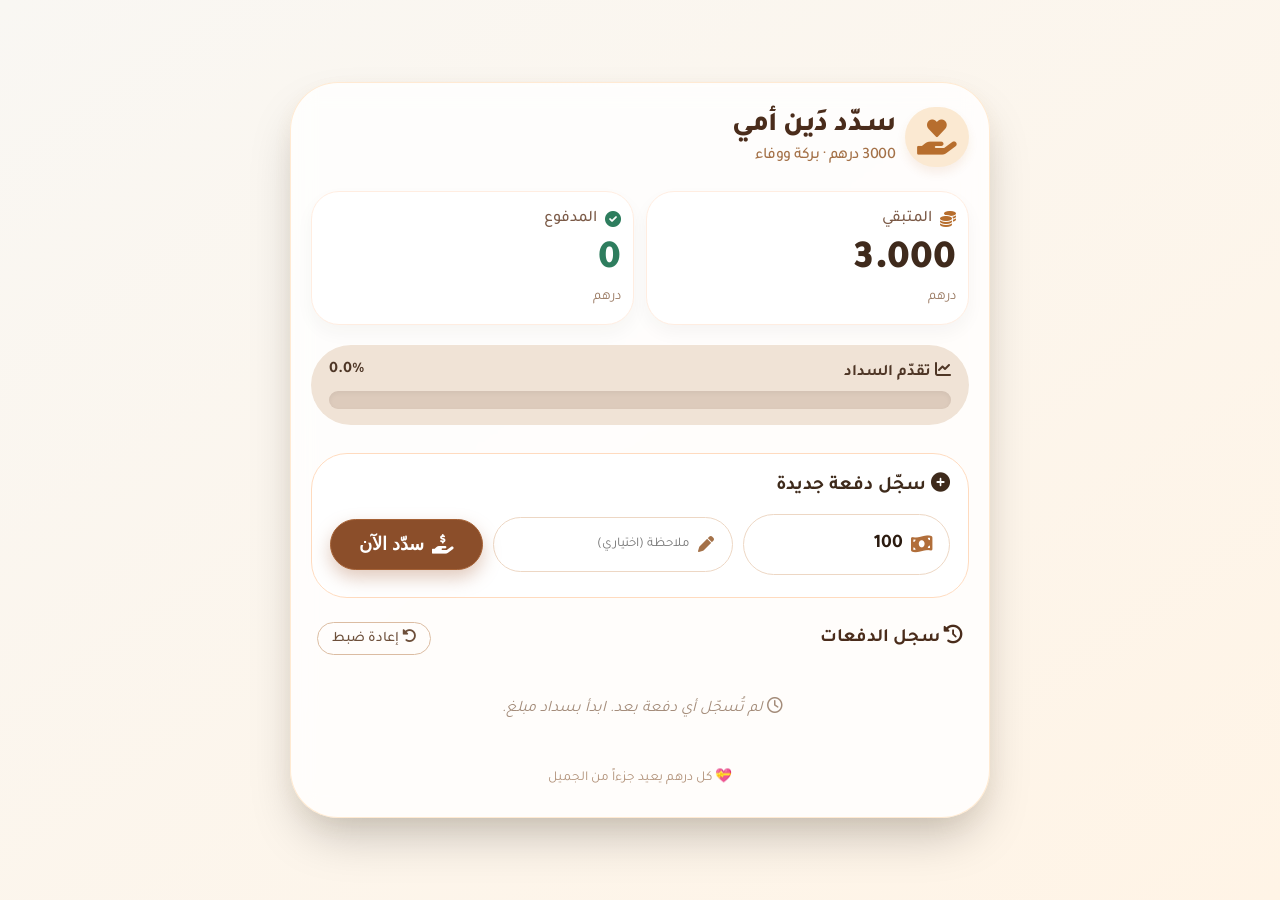
==== index.html @ dbf73a83 "Create index.html" ====
<!DOCTYPE html>
<html lang="ar" dir="rtl">
<head>
  <meta charset="UTF-8">
  <meta name="viewport" content="width=device-width, initial-scale=1.0, maximum-scale=1.0, user-scalable=yes">
  <title>سـدّد دَين أمي | 3000 درهم</title>
  <!-- خط عربي أنيق -->
  <link rel="preconnect" href="https://fonts.googleapis.com">
  <link rel="preconnect" href="https://fonts.gstatic.com" crossorigin>
  <link href="https://fonts.googleapis.com/css2?family=Tajawal:wght@400;500;700;900&display=swap" rel="stylesheet">
  <!-- Font Awesome للأيقونات -->
  <link rel="stylesheet" href="https://cdnjs.cloudflare.com/ajax/libs/font-awesome/6.0.0-beta3/css/all.min.css">
  <style>
    * {
      margin: 0;
      padding: 0;
      box-sizing: border-box;
    }

    body {
      font-family: 'Tajawal', sans-serif;
      background: linear-gradient(145deg, #f9f7f3 0%, #fff4e6 100%);
      min-height: 100vh;
      display: flex;
      align-items: center;
      justify-content: center;
      padding: 16px;
      direction: rtl;
    }

    .app-container {
      max-width: 700px;
      width: 100%;
      background: rgba(255, 255, 255, 0.8);
      backdrop-filter: blur(12px);
      -webkit-backdrop-filter: blur(12px);
      border-radius: 48px;
      box-shadow: 0 25px 50px -12px rgba(0, 0, 0, 0.25), 0 8px 20px rgba(232, 196, 136, 0.1);
      padding: 24px 20px 30px;
      border: 1px solid rgba(255, 215, 170, 0.5);
      transition: all 0.2s ease;
    }

    /* رأس التطبيق */
    .app-header {
      display: flex;
      align-items: center;
      gap: 10px;
      margin-bottom: 24px;
    }

    .app-header i {
      font-size: 2.2rem;
      color: #b76e2e;
      background: #fbe9d2;
      padding: 12px;
      border-radius: 30px;
      box-shadow: 0 6px 10px rgba(182, 110, 46, 0.1);
    }

    .app-header h1 {
      font-size: 1.8rem;
      font-weight: 800;
      color: #4a2c1b;
      letter-spacing: -0.5px;
    }

    .app-header h1 span {
      font-weight: 500;
      font-size: 1rem;
      color: #a47148;
      display: block;
      margin-top: 4px;
    }

    /* بطاقة المبلغ الكلي والمتبقي */
    .stats-grid {
      display: grid;
      grid-template-columns: 1fr 1fr;
      gap: 12px;
      margin-bottom: 20px;
    }

    .stat-card {
      background: white;
      border-radius: 28px;
      padding: 18px 12px;
      box-shadow: 0 8px 18px rgba(0, 0, 0, 0.04);
      border: 1px solid #ffede1;
      transition: transform 0.2s;
    }

    .stat-card:hover {
      transform: translateY(-2px);
    }

    .stat-label {
      display: flex;
      align-items: center;
      gap: 8px;
      color: #7b5a47;
      font-weight: 500;
      margin-bottom: 8px;
    }

    .stat-number {
      font-size: 2.5rem;
      font-weight: 900;
      color: #3f2a1c;
      line-height: 1.2;
    }

    .stat-sub {
      color: #9b7b64;
      font-size: 0.9rem;
      margin-top: 4px;
    }

    .highlight-green {
      color: #2e7d5e;
    }

    .highlight-amber {
      color: #b45330;
    }

    /* شريط التقدم */
    .progress-section {
      background: #f0e3d6;
      border-radius: 40px;
      padding: 16px 18px;
      margin-bottom: 28px;
    }

    .progress-header {
      display: flex;
      justify-content: space-between;
      margin-bottom: 8px;
      font-weight: 600;
      color: #4e3626;
    }

    .progress-bar-container {
      height: 18px;
      background: #ddcbbc;
      border-radius: 30px;
      overflow: hidden;
      box-shadow: inset 0 2px 5px rgba(0,0,0,0.05);
    }

    .progress-fill {
      height: 100%;
      width: 0%;
      background: linear-gradient(90deg, #c28b5c, #b16e3a);
      border-radius: 30px;
      transition: width 0.5s cubic-bezier(0.2, 0.9, 0.4, 1);
      box-shadow: 0 0 8px #d49c6c;
    }

    /* نموذج الإضافة */
    .add-payment {
      background: #ffffffd6;
      backdrop-filter: blur(4px);
      border-radius: 36px;
      padding: 18px 18px 22px;
      margin-bottom: 24px;
      border: 1px solid #ffdbbf;
    }

    .form-title {
      font-weight: 700;
      color: #3e2a1b;
      margin-bottom: 16px;
      font-size: 1.2rem;
    }

    .input-group {
      display: flex;
      flex-wrap: wrap;
      align-items: center;
      gap: 10px;
    }

    .input-wrapper {
      flex: 2 1 180px;
      display: flex;
      align-items: center;
      background: white;
      border-radius: 60px;
      padding: 4px 16px;
      border: 1.5px solid #edd7c4;
      transition: border 0.15s;
    }

    .input-wrapper:focus-within {
      border-color: #b16e3a;
      box-shadow: 0 0 0 3px rgba(177, 110, 58, 0.2);
    }

    .input-wrapper i {
      color: #b16e3a;
      font-size: 1.2rem;
      margin-left: 8px;
    }

    .input-wrapper input {
      border: none;
      padding: 14px 0;
      font-size: 1.2rem;
      font-weight: 600;
      width: 100%;
      outline: none;
      background: transparent;
      font-family: 'Tajawal', sans-serif;
      color: #2b1b10;
    }

    .input-wrapper input::placeholder {
      color: #bdaa9a;
      font-weight: 400;
      font-size: 1rem;
    }

    .note-input {
      flex: 3 1 200px;
      background: white;
      border-radius: 60px;
      padding: 4px 18px;
      border: 1.5px solid #edd7c4;
      display: flex;
      align-items: center;
    }

    .note-input i {
      color: #a47148;
      margin-left: 8px;
    }

    .note-input input {
      border: none;
      padding: 14px 0;
      width: 100%;
      outline: none;
      background: transparent;
      font-family: 'Tajawal', sans-serif;
    }

    .btn-add {
      background: #8b4e2a;
      border: none;
      color: white;
      font-weight: 700;
      padding: 14px 28px;
      border-radius: 60px;
      font-size: 1.1rem;
      cursor: pointer;
      display: flex;
      align-items: center;
      gap: 8px;
      box-shadow: 0 8px 18px #b37b5b66;
      transition: all 0.2s;
      border: 1px solid #a56135;
      flex: 0 0 auto;
    }

    .btn-add:hover {
      background: #6e3b1e;
      transform: scale(1.01);
      box-shadow: 0 10px 22px #8f5e3f99;
    }

    .btn-add i {
      font-size: 1.2rem;
    }

    /* قائمة الدفعات */
    .history-header {
      display: flex;
      justify-content: space-between;
      align-items: baseline;
      margin-bottom: 12px;
      padding: 0 6px;
    }

    .history-header h3 {
      font-weight: 700;
      color: #4a2c1b;
    }

    .btn-reset {
      background: none;
      border: 1px solid #dbbca2;
      color: #6d4f3a;
      padding: 6px 14px;
      border-radius: 50px;
      font-family: 'Tajawal', sans-serif;
      font-weight: 500;
      cursor: pointer;
      transition: 0.15s;
      font-size: 0.9rem;
    }

    .btn-reset:hover {
      background: #f3ded1;
      border-color: #b37b5b;
    }

    .payments-list {
      list-style: none;
      max-height: 340px;
      overflow-y: auto;
      padding-left: 4px;
    }

    .payment-item {
      background: white;
      border-radius: 30px;
      padding: 14px 20px;
      margin-bottom: 8px;
      display: flex;
      justify-content: space-between;
      align-items: center;
      box-shadow: 0 4px 8px rgba(0,0,0,0.02);
      border: 1px solid #f5e1d0;
      animation: fadeSlide 0.3s ease;
    }

    .payment-info {
      display: flex;
      flex-direction: column;
    }

    .payment-amount {
      font-weight: 800;
      font-size: 1.3rem;
      color: #2e7d5e;
    }

    .payment-meta {
      display: flex;
      gap: 15px;
      font-size: 0.8rem;
      color: #8f755e;
      margin-top: 5px;
    }

    .payment-note {
      background: #f9efe8;
      padding: 3px 12px;
      border-radius: 30px;
      font-size: 0.85rem;
    }

    .delete-btn {
      background: none;
      border: none;
      color: #b99e89;
      font-size: 1.2rem;
      cursor: pointer;
      padding: 8px 10px;
      border-radius: 40px;
      transition: 0.15s;
    }

    .delete-btn:hover {
      background: #fee2d4;
      color: #bc4e2e;
    }

    .empty-message {
      text-align: center;
      color: #a48c7a;
      padding: 30px;
      font-style: italic;
    }

    @keyframes fadeSlide {
      0% { opacity: 0; transform: translateY(10px); }
      100% { opacity: 1; transform: translateY(0); }
    }

    /* تذييل */
    .footer-note {
      margin-top: 18px;
      text-align: center;
      color: #b2927a;
      font-size: 0.85rem;
    }
  </style>
</head>
<body>
<div class="app-container">
  <div class="app-header">
    <i class="fas fa-hand-holding-heart"></i>
    <h1>سـدّد دَين أمي <span>3000 درهم · بركة ووفاء</span></h1>
  </div>

  <!-- البطاقات العليا -->
  <div class="stats-grid">
    <div class="stat-card">
      <div class="stat-label"><i class="fas fa-coins" style="color:#b76e2e;"></i> المتبقي</div>
      <div class="stat-number" id="remainingAmount">3000</div>
      <div class="stat-sub">درهم</div>
    </div>
    <div class="stat-card">
      <div class="stat-label"><i class="fas fa-check-circle" style="color:#2e7d5e;"></i> المدفوع</div>
      <div class="stat-number highlight-green" id="paidAmount">0</div>
      <div class="stat-sub">درهم</div>
    </div>
  </div>

  <!-- شريط التقدم -->
  <div class="progress-section">
    <div class="progress-header">
      <span><i class="fas fa-chart-line"></i> تقدّم السداد</span>
      <span id="progressPercent">0%</span>
    </div>
    <div class="progress-bar-container">
      <div class="progress-fill" id="progressFill" style="width:0%"></div>
    </div>
  </div>

  <!-- إضافة دفعة جديدة -->
  <div class="add-payment">
    <div class="form-title"><i class="fas fa-plus-circle"></i> سجّل دفعة جديدة</div>
    <div class="input-group">
      <div class="input-wrapper">
        <i class="fas fa-money-bill-wave"></i>
        <input type="number" id="paymentAmount" placeholder="المبلغ" min="1" step="10" value="100">
      </div>
      <div class="note-input">
        <i class="fas fa-pen"></i>
        <input type="text" id="paymentNote" placeholder="ملاحظة (اختياري)">
      </div>
      <button class="btn-add" id="addPaymentBtn"><i class="fas fa-hand-holding-usd"></i> سدّد الآن</button>
    </div>
  </div>

  <!-- سجل الدفعات -->
  <div class="history-header">
    <h3><i class="fas fa-history"></i> سجل الدفعات</h3>
    <button class="btn-reset" id="resetBtn" title="إعادة ضبط كل البيانات"><i class="fas fa-undo-alt"></i> إعادة ضبط</button>
  </div>
  <ul class="payments-list" id="paymentsList">
    <!-- سيتم ملؤها من جافاسكريبت -->
  </ul>
  <div class="footer-note">
    💝 كل درهم يعيد جزءاً من الجميل
  </div>
</div>

<script>
  (function(){
    "use strict";

    // الثوابت
    const TOTAL_DEBT = 3000;
    const STORAGE_KEY = 'MOM_DEBT_PAYMENTS_V1';

    // عناصر DOM
    const remainingEl = document.getElementById('remainingAmount');
    const paidEl = document.getElementById('paidAmount');
    const progressPercentEl = document.getElementById('progressPercent');
    const progressFill = document.getElementById('progressFill');
    const paymentsListEl = document.getElementById('paymentsList');
    const amountInput = document.getElementById('paymentAmount');
    const noteInput = document.getElementById('paymentNote');
    const addBtn = document.getElementById('addPaymentBtn');
    const resetBtn = document.getElementById('resetBtn');

    // مصفوفة الدفعات (كل كائن: id, amount, date, note)
    let payments = [];

    // --- تحميل البيانات من localStorage ---
    function loadPayments() {
      const stored = localStorage.getItem(STORAGE_KEY);
      if (stored) {
        try {
          payments = JSON.parse(stored);
          // تأكد من صحة التاريخ (تحويل النص إلى كائن تاريخ إن لزم)
          payments = payments.filter(p => p && typeof p.amount === 'number' && p.amount > 0);
        } catch (e) {
          payments = [];
        }
      } else {
        // لا توجد بيانات، ابدأ بمصفوفة فارغة
        payments = [];
      }
    }

    // --- حفظ المصفوفة إلى localStorage ---
    function savePayments() {
      localStorage.setItem(STORAGE_KEY, JSON.stringify(payments));
    }

    // --- حساب الإجماليات ---
    function calculateTotals() {
      const totalPaid = payments.reduce((sum, p) => sum + p.amount, 0);
      const remaining = Math.max(TOTAL_DEBT - totalPaid, 0);
      return { totalPaid, remaining };
    }

    // --- تحديث واجهة المستخدم بالكامل ---
    function updateUI() {
      const { totalPaid, remaining } = calculateTotals();
      
      // تحديث الأرقام
      remainingEl.textContent = remaining.toLocaleString('ar-MA');
      paidEl.textContent = totalPaid.toLocaleString('ar-MA');
      
      // نسبة التقدم
      const percent = Math.min((totalPaid / TOTAL_DEBT) * 100, 100);
      progressPercentEl.textContent = percent.toFixed(1) + '%';
      progressFill.style.width = percent + '%';
      
      // عرض قائمة الدفعات
      renderPaymentsList();
    }

    // --- عرض قائمة الدفعات مع أيقونات الحذف ---
    function renderPaymentsList() {
      if (payments.length === 0) {
        paymentsListEl.innerHTML = `<li class="empty-message"><i class="far fa-clock"></i> لم تُسجّل أي دفعة بعد. ابدأ بسداد مبلغ.</li>`;
        return;
      }

      // ترتيب الدفعات من الأحدث للأقدم
      const sorted = [...payments].sort((a, b) => new Date(b.date) - new Date(a.date));
      
      let html = '';
      sorted.forEach(p => {
        const dateObj = new Date(p.date);
        const formattedDate = dateObj.toLocaleDateString('ar-MA', { 
          year: 'numeric', month: 'short', day: 'numeric' 
        });
        const formattedTime = dateObj.toLocaleTimeString('ar-MA', { hour: '2-digit', minute: '2-digit' });
        
        const noteDisplay = p.note && p.note.trim() !== '' 
          ? `<span class="payment-note"><i class="far fa-sticky-note"></i> ${escapeHtml(p.note)}</span>` 
          : '';
        
        html += `
          <li class="payment-item" data-id="${p.id}">
            <div class="payment-info">
              <span class="payment-amount">${p.amount.toLocaleString('ar-MA')} درهم</span>
              <div class="payment-meta">
                <span><i class="far fa-calendar-alt"></i> ${formattedDate}</span>
                <span><i class="far fa-clock"></i> ${formattedTime}</span>
                ${noteDisplay}
              </div>
            </div>
            <button class="delete-btn" data-id="${p.id}" aria-label="حذف الدفعة"><i class="fas fa-trash-alt"></i></button>
          </li>
        `;
      });
      
      paymentsListEl.innerHTML = html;
      
      // إضافة مستمعي الأحداث لأزرار الحذف
      document.querySelectorAll('.delete-btn').forEach(btn => {
        btn.addEventListener('click', (e) => {
          e.stopPropagation();
          const id = btn.getAttribute('data-id');
          deletePaymentById(id);
        });
      });
    }

    // دالة بسيطة لمنع XSS
    function escapeHtml(text) {
      const div = document.createElement('div');
      div.textContent = text;
      return div.innerHTML;
    }

    // --- حذف دفعة عبر المعرف ---
    function deletePaymentById(id) {
      payments = payments.filter(p => p.id !== id);
      savePayments();
      updateUI();
    }

    // --- إضافة دفعة جديدة ---
    function addNewPayment() {
      // قراءة وتحقق من المبلغ
      let amount = parseFloat(amountInput.value);
      if (isNaN(amount) || amount <= 0) {
        alert('الرجاء إدخال مبلغ صحيح أكبر من صفر.');
        return;
      }
      
      // تقريب إلى أقرب درهم (يمكن إزالة إذا أردت الكسور)
      amount = Math.round(amount);
      if (amount <= 0) {
        alert('المبلغ يجب أن يكون 1 درهم على الأقل.');
        return;
      }
      
      const note = noteInput.value.trim();
      
      // تحقق من أن المبلغ المدفوع لا يتجاوز المتبقي (اختياري لكن مفيد)
      const { remaining } = calculateTotals();
      if (amount > remaining) {
        const تأكيد = confirm(`المبلغ المتبقي هو ${remaining} درهم. هل تريد إضافة ${amount} درهم؟ (سيتم اعتبار الزيادة كدفعة زائدة)`);
        if (!تأكيد) return;
      }
      
      // إنشاء دفعة جديدة
      const newPayment = {
        id: Date.now() + '-' + Math.random().toString(36).substr(2, 6),
        amount: amount,
        date: new Date().toISOString(),
        note: note,
      };
      
      payments.push(newPayment);
      savePayments();
      
      // مسح الحقول (نترك المبلغ 100 افتراضيًا، نمسح الملاحظة)
      amountInput.value = '100';
      noteInput.value = '';
      
      updateUI();
      
      // تمرير تلقائي إلى آخر دفعة (الأحدث)
      setTimeout(() => {
        paymentsListEl.scrollTop = 0; // لأن الأحدث في الأعلى
      }, 50);
    }

    // --- إعادة ضبط كامل البيانات ---
    function resetAllData() {
      if (payments.length === 0) {
        // إذا فارغة فقط نقوم بتحديث الواجهة
        updateUI();
        return;
      }
      const confirmReset = confirm('هل أنت متأكد من مسح جميع الدفعات المسجلة؟ لا يمكن التراجع.');
      if (!confirmReset) return;
      
      payments = [];
      savePayments();
      updateUI();
      amountInput.value = '100';
      noteInput.value = '';
    }

    // --- تهيئة التطبيق ---
    function init() {
      loadPayments();
      updateUI();
      
      // مستمعو الأحداث
      addBtn.addEventListener('click', addNewPayment);
      
      // إمكانية إضافة عبر زر Enter في حقل المبلغ
      amountInput.addEventListener('keypress', (e) => {
        if (e.key === 'Enter') {
          e.preventDefault();
          addNewPayment();
        }
      });
      noteInput.addEventListener('keypress', (e) => {
        if (e.key === 'Enter') {
          e.preventDefault();
          addNewPayment();
        }
      });
      
      resetBtn.addEventListener('click', resetAllData);
      
      // ضبط قيمة افتراضية أولية
      if (amountInput.value === '' || amountInput.value === '0') {
        amountInput.value = '100';
      }
    }

    // ابدأ التطبيق
    init();
  })();
</script>
</body>
</html>
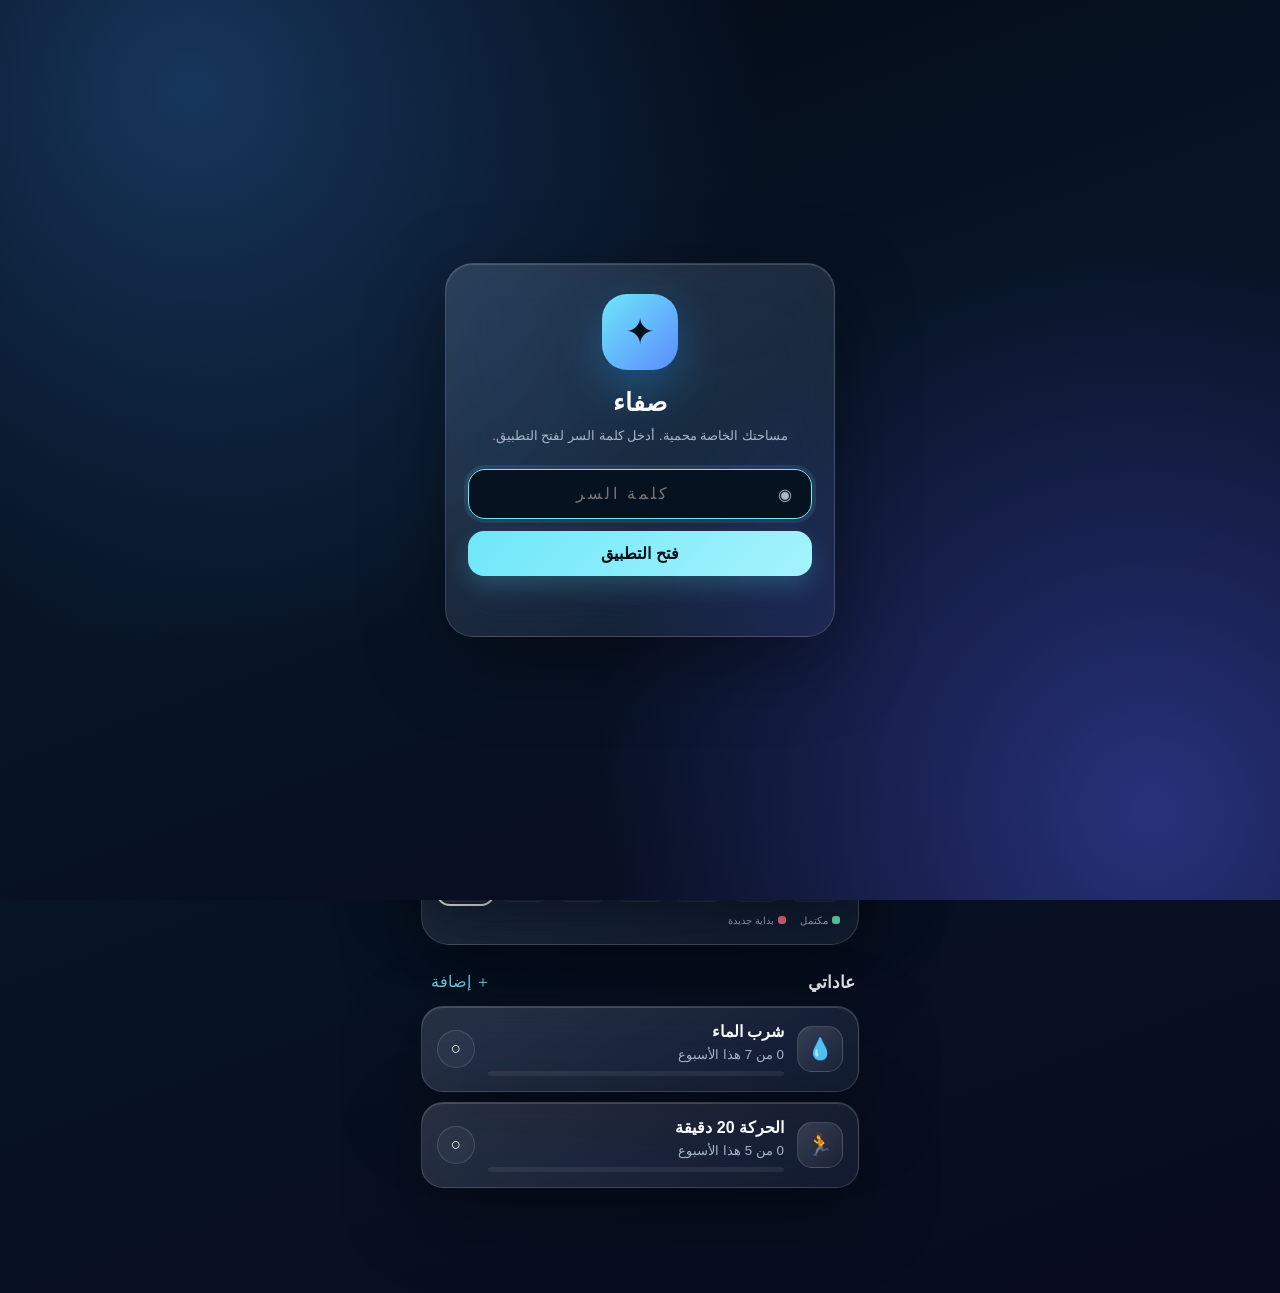
==== commit fe77a3c1: "Update index.html" ====
--- a/index.html
+++ b/index.html
@@ -1,683 +1,81 @@
-<!DOCTYPE html>
+<!doctype html>
 <html lang="ar" dir="rtl">
 <head>
-  <meta charset="UTF-8">
-  <meta name="viewport" content="width=device-width, initial-scale=1.0, maximum-scale=1.0, user-scalable=yes">
-  <title>سـدّد دَين أمي | 3000 درهم</title>
-  <!-- خط عربي أنيق -->
-  <link rel="preconnect" href="https://fonts.googleapis.com">
-  <link rel="preconnect" href="https://fonts.gstatic.com" crossorigin>
-  <link href="https://fonts.googleapis.com/css2?family=Tajawal:wght@400;500;700;900&display=swap" rel="stylesheet">
-  <!-- Font Awesome للأيقونات -->
-  <link rel="stylesheet" href="https://cdnjs.cloudflare.com/ajax/libs/font-awesome/6.0.0-beta3/css/all.min.css">
-  <style>
-    * {
-      margin: 0;
-      padding: 0;
-      box-sizing: border-box;
-    }
-
-    body {
-      font-family: 'Tajawal', sans-serif;
-      background: linear-gradient(145deg, #f9f7f3 0%, #fff4e6 100%);
-      min-height: 100vh;
-      display: flex;
-      align-items: center;
-      justify-content: center;
-      padding: 16px;
-      direction: rtl;
-    }
-
-    .app-container {
-      max-width: 700px;
-      width: 100%;
-      background: rgba(255, 255, 255, 0.8);
-      backdrop-filter: blur(12px);
-      -webkit-backdrop-filter: blur(12px);
-      border-radius: 48px;
-      box-shadow: 0 25px 50px -12px rgba(0, 0, 0, 0.25), 0 8px 20px rgba(232, 196, 136, 0.1);
-      padding: 24px 20px 30px;
-      border: 1px solid rgba(255, 215, 170, 0.5);
-      transition: all 0.2s ease;
-    }
-
-    /* رأس التطبيق */
-    .app-header {
-      display: flex;
-      align-items: center;
-      gap: 10px;
-      margin-bottom: 24px;
-    }
-
-    .app-header i {
-      font-size: 2.2rem;
-      color: #b76e2e;
-      background: #fbe9d2;
-      padding: 12px;
-      border-radius: 30px;
-      box-shadow: 0 6px 10px rgba(182, 110, 46, 0.1);
-    }
-
-    .app-header h1 {
-      font-size: 1.8rem;
-      font-weight: 800;
-      color: #4a2c1b;
-      letter-spacing: -0.5px;
-    }
-
-    .app-header h1 span {
-      font-weight: 500;
-      font-size: 1rem;
-      color: #a47148;
-      display: block;
-      margin-top: 4px;
-    }
-
-    /* بطاقة المبلغ الكلي والمتبقي */
-    .stats-grid {
-      display: grid;
-      grid-template-columns: 1fr 1fr;
-      gap: 12px;
-      margin-bottom: 20px;
-    }
-
-    .stat-card {
-      background: white;
-      border-radius: 28px;
-      padding: 18px 12px;
-      box-shadow: 0 8px 18px rgba(0, 0, 0, 0.04);
-      border: 1px solid #ffede1;
-      transition: transform 0.2s;
-    }
-
-    .stat-card:hover {
-      transform: translateY(-2px);
-    }
-
-    .stat-label {
-      display: flex;
-      align-items: center;
-      gap: 8px;
-      color: #7b5a47;
-      font-weight: 500;
-      margin-bottom: 8px;
-    }
-
-    .stat-number {
-      font-size: 2.5rem;
-      font-weight: 900;
-      color: #3f2a1c;
-      line-height: 1.2;
-    }
-
-    .stat-sub {
-      color: #9b7b64;
-      font-size: 0.9rem;
-      margin-top: 4px;
-    }
-
-    .highlight-green {
-      color: #2e7d5e;
-    }
-
-    .highlight-amber {
-      color: #b45330;
-    }
-
-    /* شريط التقدم */
-    .progress-section {
-      background: #f0e3d6;
-      border-radius: 40px;
-      padding: 16px 18px;
-      margin-bottom: 28px;
-    }
-
-    .progress-header {
-      display: flex;
-      justify-content: space-between;
-      margin-bottom: 8px;
-      font-weight: 600;
-      color: #4e3626;
-    }
-
-    .progress-bar-container {
-      height: 18px;
-      background: #ddcbbc;
-      border-radius: 30px;
-      overflow: hidden;
-      box-shadow: inset 0 2px 5px rgba(0,0,0,0.05);
-    }
-
-    .progress-fill {
-      height: 100%;
-      width: 0%;
-      background: linear-gradient(90deg, #c28b5c, #b16e3a);
-      border-radius: 30px;
-      transition: width 0.5s cubic-bezier(0.2, 0.9, 0.4, 1);
-      box-shadow: 0 0 8px #d49c6c;
-    }
-
-    /* نموذج الإضافة */
-    .add-payment {
-      background: #ffffffd6;
-      backdrop-filter: blur(4px);
-      border-radius: 36px;
-      padding: 18px 18px 22px;
-      margin-bottom: 24px;
-      border: 1px solid #ffdbbf;
-    }
-
-    .form-title {
-      font-weight: 700;
-      color: #3e2a1b;
-      margin-bottom: 16px;
-      font-size: 1.2rem;
-    }
-
-    .input-group {
-      display: flex;
-      flex-wrap: wrap;
-      align-items: center;
-      gap: 10px;
-    }
-
-    .input-wrapper {
-      flex: 2 1 180px;
-      display: flex;
-      align-items: center;
-      background: white;
-      border-radius: 60px;
-      padding: 4px 16px;
-      border: 1.5px solid #edd7c4;
-      transition: border 0.15s;
-    }
-
-    .input-wrapper:focus-within {
-      border-color: #b16e3a;
-      box-shadow: 0 0 0 3px rgba(177, 110, 58, 0.2);
-    }
-
-    .input-wrapper i {
-      color: #b16e3a;
-      font-size: 1.2rem;
-      margin-left: 8px;
-    }
-
-    .input-wrapper input {
-      border: none;
-      padding: 14px 0;
-      font-size: 1.2rem;
-      font-weight: 600;
-      width: 100%;
-      outline: none;
-      background: transparent;
-      font-family: 'Tajawal', sans-serif;
-      color: #2b1b10;
-    }
-
-    .input-wrapper input::placeholder {
-      color: #bdaa9a;
-      font-weight: 400;
-      font-size: 1rem;
-    }
-
-    .note-input {
-      flex: 3 1 200px;
-      background: white;
-      border-radius: 60px;
-      padding: 4px 18px;
-      border: 1.5px solid #edd7c4;
-      display: flex;
-      align-items: center;
-    }
-
-    .note-input i {
-      color: #a47148;
-      margin-left: 8px;
-    }
-
-    .note-input input {
-      border: none;
-      padding: 14px 0;
-      width: 100%;
-      outline: none;
-      background: transparent;
-      font-family: 'Tajawal', sans-serif;
-    }
-
-    .btn-add {
-      background: #8b4e2a;
-      border: none;
-      color: white;
-      font-weight: 700;
-      padding: 14px 28px;
-      border-radius: 60px;
-      font-size: 1.1rem;
-      cursor: pointer;
-      display: flex;
-      align-items: center;
-      gap: 8px;
-      box-shadow: 0 8px 18px #b37b5b66;
-      transition: all 0.2s;
-      border: 1px solid #a56135;
-      flex: 0 0 auto;
-    }
-
-    .btn-add:hover {
-      background: #6e3b1e;
-      transform: scale(1.01);
-      box-shadow: 0 10px 22px #8f5e3f99;
-    }
-
-    .btn-add i {
-      font-size: 1.2rem;
-    }
-
-    /* قائمة الدفعات */
-    .history-header {
-      display: flex;
-      justify-content: space-between;
-      align-items: baseline;
-      margin-bottom: 12px;
-      padding: 0 6px;
-    }
-
-    .history-header h3 {
-      font-weight: 700;
-      color: #4a2c1b;
-    }
-
-    .btn-reset {
-      background: none;
-      border: 1px solid #dbbca2;
-      color: #6d4f3a;
-      padding: 6px 14px;
-      border-radius: 50px;
-      font-family: 'Tajawal', sans-serif;
-      font-weight: 500;
-      cursor: pointer;
-      transition: 0.15s;
-      font-size: 0.9rem;
-    }
-
-    .btn-reset:hover {
-      background: #f3ded1;
-      border-color: #b37b5b;
-    }
-
-    .payments-list {
-      list-style: none;
-      max-height: 340px;
-      overflow-y: auto;
-      padding-left: 4px;
-    }
-
-    .payment-item {
-      background: white;
-      border-radius: 30px;
-      padding: 14px 20px;
-      margin-bottom: 8px;
-      display: flex;
-      justify-content: space-between;
-      align-items: center;
-      box-shadow: 0 4px 8px rgba(0,0,0,0.02);
-      border: 1px solid #f5e1d0;
-      animation: fadeSlide 0.3s ease;
-    }
-
-    .payment-info {
-      display: flex;
-      flex-direction: column;
-    }
-
-    .payment-amount {
-      font-weight: 800;
-      font-size: 1.3rem;
-      color: #2e7d5e;
-    }
-
-    .payment-meta {
-      display: flex;
-      gap: 15px;
-      font-size: 0.8rem;
-      color: #8f755e;
-      margin-top: 5px;
-    }
-
-    .payment-note {
-      background: #f9efe8;
-      padding: 3px 12px;
-      border-radius: 30px;
-      font-size: 0.85rem;
-    }
-
-    .delete-btn {
-      background: none;
-      border: none;
-      color: #b99e89;
-      font-size: 1.2rem;
-      cursor: pointer;
-      padding: 8px 10px;
-      border-radius: 40px;
-      transition: 0.15s;
-    }
-
-    .delete-btn:hover {
-      background: #fee2d4;
-      color: #bc4e2e;
-    }
-
-    .empty-message {
-      text-align: center;
-      color: #a48c7a;
-      padding: 30px;
-      font-style: italic;
-    }
-
-    @keyframes fadeSlide {
-      0% { opacity: 0; transform: translateY(10px); }
-      100% { opacity: 1; transform: translateY(0); }
-    }
-
-    /* تذييل */
-    .footer-note {
-      margin-top: 18px;
-      text-align: center;
-      color: #b2927a;
-      font-size: 0.85rem;
-    }
-  </style>
-</head>
+<meta charset="utf-8"><meta name="viewport" content="width=device-width,initial-scale=1,viewport-fit=cover">
+<meta name="theme-color" content="#07111f"><title>صفاء — متتبع العادات</title>
+<style>
+:root{--bg:#06101e;--panel:rgba(255,255,255,.09);--line:rgba(255,255,255,.15);--text:#f7fbff;--muted:#a9b7c9;--cyan:#6ee7f9;--blue:#5b8cff;--green:#6ee7b7;--red:#fb7185;--gold:#f9d56e;--shadow:0 24px 80px rgba(0,0,0,.38)}
+*{box-sizing:border-box;-webkit-tap-highlight-color:transparent}html{scroll-behavior:smooth}body{margin:0;min-height:100vh;color:var(--text);font-family:-apple-system,BlinkMacSystemFont,"SF Pro Display","Segoe UI",Tahoma,sans-serif;background:radial-gradient(circle at 10% 0%,#17365c 0,transparent 38%),radial-gradient(circle at 90% 15%,#28327b 0,transparent 35%),linear-gradient(160deg,#030712,#071526 48%,#080b1d);overflow-x:hidden}
+body:before,body:after{content:"";position:fixed;border-radius:50%;filter:blur(2px);opacity:.55;z-index:-1;animation:float 10s ease-in-out infinite alternate}body:before{width:230px;height:230px;background:#0ea5e9;top:16%;right:-120px}body:after{width:280px;height:280px;background:#4338ca;bottom:5%;left:-150px;animation-delay:-4s}@keyframes float{to{transform:translate3d(20px,-35px,0) scale(1.12)}}
+button,input,select{font:inherit}.app{width:min(100%,470px);margin:auto;min-height:100vh;padding:calc(18px + env(safe-area-inset-top)) 16px calc(105px + env(safe-area-inset-bottom))}.glass{background:linear-gradient(145deg,rgba(255,255,255,.14),rgba(255,255,255,.055));border:1px solid var(--line);box-shadow:var(--shadow),inset 0 1px rgba(255,255,255,.15);backdrop-filter:blur(24px) saturate(145%);-webkit-backdrop-filter:blur(24px) saturate(145%);border-radius:28px}
+header{display:flex;align-items:center;justify-content:space-between;margin:4px 4px 22px}.brand{display:flex;gap:11px;align-items:center}.logo{width:43px;height:43px;display:grid;place-items:center;border-radius:15px;background:linear-gradient(135deg,var(--cyan),var(--blue));box-shadow:0 10px 30px #249ceb55;color:#04101c;font-size:22px}.brand h1{font-size:20px;margin:0}.brand small{color:var(--muted)}.icon-btn{border:0;color:#fff;background:var(--panel);border:1px solid var(--line);width:43px;height:43px;border-radius:50%;cursor:pointer}
+.hero{padding:24px;position:relative;overflow:hidden}.hero:after{content:"";position:absolute;width:150px;height:150px;border-radius:50%;background:var(--cyan);filter:blur(65px);opacity:.16;left:-30px;top:-35px}.eyebrow{color:#c9d8e9;font-size:13px;display:flex;gap:7px;align-items:center}.pulse{width:8px;height:8px;border-radius:50%;background:var(--green);box-shadow:0 0 0 5px #6ee7b722}.streak{font-size:76px;line-height:.95;font-weight:800;letter-spacing:-5px;margin:20px 0 4px;background:linear-gradient(180deg,#fff,#9feaff);-webkit-background-clip:text;color:transparent}.day-label{color:var(--muted)}.quote{margin:20px 0 0;padding-top:17px;border-top:1px solid var(--line);font-size:14px;color:#d9e7f5}.hero-actions{display:flex;gap:10px;margin-top:20px}.btn{border:0;border-radius:16px;padding:13px 16px;cursor:pointer;font-weight:700;transition:.2s}.btn:active{transform:scale(.97)}.btn-primary{color:#04101c;background:linear-gradient(135deg,var(--cyan),#a5f3fc);flex:1;box-shadow:0 10px 25px #67e8f933}.btn-soft{color:#fff;background:var(--panel);border:1px solid var(--line)}
+.section-title{display:flex;justify-content:space-between;align-items:center;margin:26px 4px 12px}.section-title h2{font-size:17px;margin:0}.section-title button{border:0;background:none;color:var(--cyan);cursor:pointer}.stats{display:grid;grid-template-columns:repeat(3,1fr);gap:9px}.stat{padding:16px 10px;text-align:center;border-radius:21px}.stat b{font-size:23px;display:block}.stat span{font-size:11px;color:var(--muted)}.calendar{padding:18px}.calendar-head{display:flex;justify-content:space-between;align-items:center;margin-bottom:14px}.calendar-grid{display:grid;grid-template-columns:repeat(7,1fr);gap:7px}.dow{text-align:center;color:var(--muted);font-size:10px}.cell{aspect-ratio:1;border-radius:10px;display:grid;place-items:center;font-size:11px;color:#7f91a8;background:rgba(255,255,255,.04);border:1px solid rgba(255,255,255,.04)}.cell.good{background:linear-gradient(135deg,#2dd4bf,#60a5fa);color:#03151c;font-weight:800;box-shadow:0 5px 15px #2dd4bf33}.cell.bad{background:#fb718544;color:#ffdbe1;border-color:#fb718577}.cell.today{outline:2px solid #fff;outline-offset:2px}.cell.blank{opacity:0}.legend{display:flex;gap:14px;margin-top:13px;font-size:10px;color:var(--muted)}.dot{width:8px;height:8px;border-radius:3px;display:inline-block;margin-left:4px}.dot.g{background:var(--green)}.dot.r{background:var(--red)}
+.habits{display:grid;gap:10px}.habit{padding:15px;display:flex;align-items:center;gap:13px;border-radius:22px}.habit-icon{width:46px;height:46px;border-radius:15px;display:grid;place-items:center;font-size:21px;background:linear-gradient(135deg,#ffffff24,#ffffff08);border:1px solid var(--line)}.habit-info{flex:1}.habit-info b{display:block;margin-bottom:4px}.habit-info small{color:var(--muted)}.check{width:38px;height:38px;border-radius:50%;border:1px solid var(--line);background:#ffffff0b;color:#fff;cursor:pointer;font-size:17px}.check.done{color:#04140f;background:var(--green);border-color:transparent}.progress{height:5px;background:#ffffff12;border-radius:10px;margin-top:8px;overflow:hidden}.progress i{display:block;height:100%;border-radius:10px;background:linear-gradient(90deg,var(--cyan),var(--blue))}
+.nav{position:fixed;z-index:20;bottom:calc(12px + env(safe-area-inset-bottom));left:50%;transform:translateX(-50%);width:min(calc(100% - 28px),440px);padding:9px;display:grid;grid-template-columns:repeat(3,1fr);border-radius:24px}.nav button{border:0;background:transparent;color:var(--muted);padding:8px;border-radius:16px;cursor:pointer;font-size:11px}.nav button span{font-size:20px;display:block;margin-bottom:2px}.nav button.active{color:#fff;background:#ffffff12}.screen{display:none}.screen.active{display:block;animation:show .35s ease}@keyframes show{from{opacity:0;transform:translateY(8px)}}
+.modal{position:fixed;inset:0;z-index:50;background:#020713aa;display:none;align-items:flex-end;justify-content:center;padding:15px}.modal.open{display:flex}.sheet{width:min(100%,470px);padding:22px;border-radius:30px;animation:up .3s ease}@keyframes up{from{transform:translateY(40px);opacity:0}}.sheet h3{margin:0 0 6px}.sheet p{color:var(--muted);font-size:13px;line-height:1.7}.field{margin:14px 0}.field label{display:block;font-size:12px;color:var(--muted);margin:0 3px 7px}.field input,.field select{width:100%;border-radius:15px;border:1px solid var(--line);background:#071221;color:#fff;padding:13px;outline:none}.row{display:flex;gap:9px}.row>*{flex:1}.danger{color:#fecdd3;background:#fb718522;border:1px solid #fb718555}.full{width:100%}.toast{position:fixed;z-index:90;top:calc(16px + env(safe-area-inset-top));left:50%;transform:translate(-50%,-120px);padding:12px 18px;border-radius:16px;background:#e9fbff;color:#06101e;font-weight:700;box-shadow:var(--shadow);transition:.35s}.toast.show{transform:translate(-50%,0)}
+.settings-card{padding:8px 18px}.setting{padding:15px 0;display:flex;align-items:center;justify-content:space-between;border-bottom:1px solid var(--line)}.setting:last-child{border:0}.setting small{display:block;color:var(--muted);margin-top:4px}.about{padding:20px;line-height:1.8;color:#dbe8f5;font-size:13px}.empty{text-align:center;padding:26px;color:var(--muted)}.confetti{position:fixed;z-index:100;width:8px;height:14px;top:-20px;animation:fall 1.8s linear forwards}@keyframes fall{to{transform:translate(var(--x),105vh) rotate(700deg)}}
+.header-actions{display:flex;gap:8px}.lock-screen{position:fixed;inset:0;z-index:300;display:grid;place-items:center;padding:22px;background:radial-gradient(circle at 15% 10%,#17365c 0,transparent 42%),radial-gradient(circle at 90% 90%,#28327b 0,transparent 40%),linear-gradient(160deg,#030712,#071526 48%,#080b1d)}.lock-screen.hidden{display:none}.lock-card{width:min(100%,390px);padding:30px 22px;text-align:center}.lock-logo{width:76px;height:76px;margin:0 auto 18px;display:grid;place-items:center;border-radius:25px;background:linear-gradient(135deg,var(--cyan),var(--blue));box-shadow:0 18px 45px #249ceb55;color:#04101c;font-size:36px}.lock-card h2{margin:0 0 8px;font-size:25px}.lock-card p{margin:0 auto 22px;color:var(--muted);font-size:13px;line-height:1.7}.password-wrap{position:relative;margin-bottom:12px}.password-wrap input{width:100%;padding:15px 50px 15px 16px;text-align:center;letter-spacing:3px;border-radius:17px;border:1px solid var(--line);background:#071221;color:#fff;outline:none}.password-wrap input:focus{border-color:var(--cyan);box-shadow:0 0 0 4px #6ee7f91b}.show-password{position:absolute;right:8px;top:50%;transform:translateY(-50%);border:0;background:transparent;color:var(--muted);width:38px;height:38px;cursor:pointer}.lock-error{min-height:20px;color:#fecdd3;font-size:12px;margin-top:10px}.shake{animation:shake .35s ease}@keyframes shake{25%{transform:translateX(-8px)}50%{transform:translateX(8px)}75%{transform:translateX(-4px)}}
+@media(min-width:700px){.app{padding-top:32px}.nav{bottom:24px}}@media(prefers-reduced-motion:reduce){*,*:before,*:after{animation:none!important;transition:none!important}}
+</style></head>
 <body>
-<div class="app-container">
-  <div class="app-header">
-    <i class="fas fa-hand-holding-heart"></i>
-    <h1>سـدّد دَين أمي <span>3000 درهم · بركة ووفاء</span></h1>
-  </div>
-
-  <!-- البطاقات العليا -->
-  <div class="stats-grid">
-    <div class="stat-card">
-      <div class="stat-label"><i class="fas fa-coins" style="color:#b76e2e;"></i> المتبقي</div>
-      <div class="stat-number" id="remainingAmount">3000</div>
-      <div class="stat-sub">درهم</div>
-    </div>
-    <div class="stat-card">
-      <div class="stat-label"><i class="fas fa-check-circle" style="color:#2e7d5e;"></i> المدفوع</div>
-      <div class="stat-number highlight-green" id="paidAmount">0</div>
-      <div class="stat-sub">درهم</div>
-    </div>
-  </div>
-
-  <!-- شريط التقدم -->
-  <div class="progress-section">
-    <div class="progress-header">
-      <span><i class="fas fa-chart-line"></i> تقدّم السداد</span>
-      <span id="progressPercent">0%</span>
-    </div>
-    <div class="progress-bar-container">
-      <div class="progress-fill" id="progressFill" style="width:0%"></div>
-    </div>
-  </div>
-
-  <!-- إضافة دفعة جديدة -->
-  <div class="add-payment">
-    <div class="form-title"><i class="fas fa-plus-circle"></i> سجّل دفعة جديدة</div>
-    <div class="input-group">
-      <div class="input-wrapper">
-        <i class="fas fa-money-bill-wave"></i>
-        <input type="number" id="paymentAmount" placeholder="المبلغ" min="1" step="10" value="100">
-      </div>
-      <div class="note-input">
-        <i class="fas fa-pen"></i>
-        <input type="text" id="paymentNote" placeholder="ملاحظة (اختياري)">
-      </div>
-      <button class="btn-add" id="addPaymentBtn"><i class="fas fa-hand-holding-usd"></i> سدّد الآن</button>
-    </div>
-  </div>
-
-  <!-- سجل الدفعات -->
-  <div class="history-header">
-    <h3><i class="fas fa-history"></i> سجل الدفعات</h3>
-    <button class="btn-reset" id="resetBtn" title="إعادة ضبط كل البيانات"><i class="fas fa-undo-alt"></i> إعادة ضبط</button>
-  </div>
-  <ul class="payments-list" id="paymentsList">
-    <!-- سيتم ملؤها من جافاسكريبت -->
-  </ul>
-  <div class="footer-note">
-    💝 كل درهم يعيد جزءاً من الجميل
-  </div>
-</div>
-
+<section class="lock-screen" id="lockScreen" aria-labelledby="lockTitle"><div class="lock-card glass" id="lockCard"><div class="lock-logo">✦</div><h2 id="lockTitle">صفاء</h2><p>مساحتك الخاصة محمية. أدخل كلمة السر لفتح التطبيق.</p><form onsubmit="unlockApp(event)"><div class="password-wrap"><input id="passwordInput" type="password" inputmode="text" autocomplete="current-password" placeholder="كلمة السر" aria-label="كلمة السر"><button class="show-password" type="button" onclick="togglePassword()" aria-label="إظهار أو إخفاء كلمة السر">◉</button></div><button class="btn btn-primary full" type="submit">فتح التطبيق</button><div class="lock-error" id="lockError" role="alert"></div></form></div></section>
+<main class="app">
+<header><div class="brand"><div class="logo">✦</div><div><h1>صفاء</h1><small id="todayText"></small></div></div><div class="header-actions"><button class="icon-btn" onclick="lockApp()" aria-label="قفل التطبيق">⌑</button><button class="icon-btn" onclick="openModal('settingsModal')" aria-label="الإعدادات">⚙</button></div></header>
+<section id="home" class="screen active">
+<div class="hero glass"><div class="eyebrow"><i class="pulse"></i> التعافي من الإباحية والعادة السرية</div><div class="streak" id="streak">0</div><div class="day-label" id="streakLabel">أيام من التقدّم</div><div class="quote" id="quote">كل يوم تختاره لنفسك هو خطوة حقيقية للأمام.</div><div class="hero-actions"><button class="btn btn-primary" onclick="markClean()">✓ أكملت اليوم</button><button class="btn btn-soft" onclick="openModal('resetModal')">بداية جديدة</button></div></div>
+<div class="section-title"><h2>نظرة سريعة</h2></div><div class="stats"><div class="stat glass"><b id="best">0</b><span>أفضل سلسلة</span></div><div class="stat glass"><b id="cleanTotal">0</b><span>أيام ناجحة</span></div><div class="stat glass"><b id="rate">0%</b><span>هذا الشهر</span></div></div>
+<div class="section-title"><h2>آخر 35 يوماً</h2><button onclick="showScreen('calendar')">عرض الكل</button></div><div class="calendar glass"><div class="calendar-grid" id="miniCalendar"></div><div class="legend"><span><i class="dot g"></i>مكتمل</span><span><i class="dot r"></i>بداية جديدة</span></div></div>
+<div class="section-title"><h2>عاداتي</h2><button onclick="openHabitModal()">＋ إضافة</button></div><div id="habitList" class="habits"></div>
+</section>
+<section id="calendar" class="screen"><div class="section-title"><h2>سجل التقدّم</h2><button onclick="changeMonth(0)">هذا الشهر</button></div><div class="calendar glass"><div class="calendar-head"><button class="icon-btn" onclick="changeMonth(1)">‹</button><b id="monthTitle"></b><button class="icon-btn" onclick="changeMonth(-1)">›</button></div><div class="calendar-grid" id="monthCalendar"></div></div><div class="about glass" style="margin-top:14px"><b>تذكّر</b><br>السجل وسيلة للفهم، وليس للحكم عليك. البداية الجديدة لا تمحو ما تعلمته في الأيام السابقة.</div></section>
+<section id="settings" class="screen"><div class="section-title"><h2>البيانات والخصوصية</h2></div><div class="settings-card glass"><div class="setting"><div><b>قفل التطبيق</b><small>اطلب كلمة السر عند الفتح من جديد</small></div><button class="btn btn-soft" onclick="lockApp()">قفل الآن</button></div><div class="setting"><div><b>تصدير نسخة</b><small>ملف JSON يحتفظ بسجلك</small></div><button class="btn btn-soft" onclick="exportData()">تصدير</button></div><div class="setting"><div><b>استيراد نسخة</b><small>استعد بياناتك من ملف سابق</small></div><label class="btn btn-soft">استيراد<input type="file" accept="application/json" onchange="importData(this)" hidden></label></div><div class="setting"><div><b>حذف كل البيانات</b><small>لا يمكن التراجع عن هذا الإجراء</small></div><button class="btn danger" onclick="eraseAll()">حذف</button></div></div><div class="about glass" style="margin-top:14px"><b>خصوصيتك أولاً</b><br>تُحفظ بياناتك داخل متصفحك فقط، ولا تُرسل إلى أي خادم. إذا مسحت بيانات المتصفح قد تفقد سجلك، لذلك استعمل التصدير للنسخ الاحتياطي.</div></section>
+</main>
+<nav class="nav glass"><button class="active" data-screen="home" onclick="showScreen('home')"><span>⌂</span>الرئيسية</button><button data-screen="calendar" onclick="showScreen('calendar')"><span>▦</span>السجل</button><button data-screen="settings" onclick="showScreen('settings')"><span>⚙</span>الإعدادات</button></nav>
+<div class="modal" id="setupModal"><div class="sheet glass"><h3>ابدأ رحلتك ✨</h3><p>اختر تاريخ بداية التوقف. يمكنك تعديله لاحقاً، وكل بياناتك ستبقى على جهازك.</p><div class="field"><label>تاريخ البداية</label><input type="date" id="setupDate"></div><button class="btn btn-primary full" onclick="finishSetup()">ابدأ الآن</button></div></div>
+<div class="modal" id="resetModal" onclick="backdrop(event)"><div class="sheet glass"><h3>بداية جديدة</h3><p>التعثّر لا يلغي تقدّمك. سنحفظ أفضل سلسلة ونبدأ العد من التاريخ الذي تختاره.</p><div class="field"><label>تاريخ البداية الجديدة</label><input type="date" id="resetDate"></div><div class="row"><button class="btn danger" onclick="confirmReset()">تأكيد البداية</button><button class="btn btn-soft" onclick="closeModal('resetModal')">إلغاء</button></div></div></div>
+<div class="modal" id="habitModal" onclick="backdrop(event)"><div class="sheet glass"><h3 id="habitModalTitle">عادة جديدة</h3><p>أضف عادة إيجابية صغيرة تدعم رحلتك.</p><input type="hidden" id="habitId"><div class="field"><label>اسم العادة</label><input id="habitName" maxlength="35" placeholder="مثال: الرياضة أو القراءة"></div><div class="row"><div class="field"><label>الرمز</label><select id="habitIcon"><option>💧</option><option>🏃</option><option>📚</option><option>🧘</option><option>😴</option><option>🥗</option><option>🎯</option><option>✨</option></select></div><div class="field"><label>الهدف الأسبوعي</label><select id="habitTarget"><option value="7">يومياً</option><option value="5">5 أيام</option><option value="3">3 أيام</option><option value="1">مرة</option></select></div></div><div class="row"><button class="btn btn-primary" onclick="saveHabit()">حفظ</button><button class="btn btn-soft" onclick="closeModal('habitModal')">إلغاء</button></div><button id="deleteHabit" class="btn danger full" style="display:none;margin-top:10px" onclick="deleteHabit()">حذف العادة</button></div></div>
+<div class="modal" id="settingsModal" onclick="backdrop(event)"><div class="sheet glass"><h3>إعداد الرحلة</h3><p>عدّل تاريخ بدايتك يدوياً إذا كان العد غير صحيح.</p><div class="field"><label>تاريخ بداية السلسلة الحالية</label><input type="date" id="editStart"></div><div class="row"><button class="btn btn-primary" onclick="saveStartDate()">حفظ</button><button class="btn btn-soft" onclick="closeModal('settingsModal')">إلغاء</button></div></div></div>
+<div class="toast" id="toast"></div>
 <script>
-  (function(){
-    "use strict";
-
-    // الثوابت
-    const TOTAL_DEBT = 3000;
-    const STORAGE_KEY = 'MOM_DEBT_PAYMENTS_V1';
-
-    // عناصر DOM
-    const remainingEl = document.getElementById('remainingAmount');
-    const paidEl = document.getElementById('paidAmount');
-    const progressPercentEl = document.getElementById('progressPercent');
-    const progressFill = document.getElementById('progressFill');
-    const paymentsListEl = document.getElementById('paymentsList');
-    const amountInput = document.getElementById('paymentAmount');
-    const noteInput = document.getElementById('paymentNote');
-    const addBtn = document.getElementById('addPaymentBtn');
-    const resetBtn = document.getElementById('resetBtn');
-
-    // مصفوفة الدفعات (كل كائن: id, amount, date, note)
-    let payments = [];
-
-    // --- تحميل البيانات من localStorage ---
-    function loadPayments() {
-      const stored = localStorage.getItem(STORAGE_KEY);
-      if (stored) {
-        try {
-          payments = JSON.parse(stored);
-          // تأكد من صحة التاريخ (تحويل النص إلى كائن تاريخ إن لزم)
-          payments = payments.filter(p => p && typeof p.amount === 'number' && p.amount > 0);
-        } catch (e) {
-          payments = [];
-        }
-      } else {
-        // لا توجد بيانات، ابدأ بمصفوفة فارغة
-        payments = [];
-      }
-    }
-
-    // --- حفظ المصفوفة إلى localStorage ---
-    function savePayments() {
-      localStorage.setItem(STORAGE_KEY, JSON.stringify(payments));
-    }
-
-    // --- حساب الإجماليات ---
-    function calculateTotals() {
-      const totalPaid = payments.reduce((sum, p) => sum + p.amount, 0);
-      const remaining = Math.max(TOTAL_DEBT - totalPaid, 0);
-      return { totalPaid, remaining };
-    }
-
-    // --- تحديث واجهة المستخدم بالكامل ---
-    function updateUI() {
-      const { totalPaid, remaining } = calculateTotals();
-      
-      // تحديث الأرقام
-      remainingEl.textContent = remaining.toLocaleString('ar-MA');
-      paidEl.textContent = totalPaid.toLocaleString('ar-MA');
-      
-      // نسبة التقدم
-      const percent = Math.min((totalPaid / TOTAL_DEBT) * 100, 100);
-      progressPercentEl.textContent = percent.toFixed(1) + '%';
-      progressFill.style.width = percent + '%';
-      
-      // عرض قائمة الدفعات
-      renderPaymentsList();
-    }
-
-    // --- عرض قائمة الدفعات مع أيقونات الحذف ---
-    function renderPaymentsList() {
-      if (payments.length === 0) {
-        paymentsListEl.innerHTML = `<li class="empty-message"><i class="far fa-clock"></i> لم تُسجّل أي دفعة بعد. ابدأ بسداد مبلغ.</li>`;
-        return;
-      }
-
-      // ترتيب الدفعات من الأحدث للأقدم
-      const sorted = [...payments].sort((a, b) => new Date(b.date) - new Date(a.date));
-      
-      let html = '';
-      sorted.forEach(p => {
-        const dateObj = new Date(p.date);
-        const formattedDate = dateObj.toLocaleDateString('ar-MA', { 
-          year: 'numeric', month: 'short', day: 'numeric' 
-        });
-        const formattedTime = dateObj.toLocaleTimeString('ar-MA', { hour: '2-digit', minute: '2-digit' });
-        
-        const noteDisplay = p.note && p.note.trim() !== '' 
-          ? `<span class="payment-note"><i class="far fa-sticky-note"></i> ${escapeHtml(p.note)}</span>` 
-          : '';
-        
-        html += `
-          <li class="payment-item" data-id="${p.id}">
-            <div class="payment-info">
-              <span class="payment-amount">${p.amount.toLocaleString('ar-MA')} درهم</span>
-              <div class="payment-meta">
-                <span><i class="far fa-calendar-alt"></i> ${formattedDate}</span>
-                <span><i class="far fa-clock"></i> ${formattedTime}</span>
-                ${noteDisplay}
-              </div>
-            </div>
-            <button class="delete-btn" data-id="${p.id}" aria-label="حذف الدفعة"><i class="fas fa-trash-alt"></i></button>
-          </li>
-        `;
-      });
-      
-      paymentsListEl.innerHTML = html;
-      
-      // إضافة مستمعي الأحداث لأزرار الحذف
-      document.querySelectorAll('.delete-btn').forEach(btn => {
-        btn.addEventListener('click', (e) => {
-          e.stopPropagation();
-          const id = btn.getAttribute('data-id');
-          deletePaymentById(id);
-        });
-      });
-    }
-
-    // دالة بسيطة لمنع XSS
-    function escapeHtml(text) {
-      const div = document.createElement('div');
-      div.textContent = text;
-      return div.innerHTML;
-    }
-
-    // --- حذف دفعة عبر المعرف ---
-    function deletePaymentById(id) {
-      payments = payments.filter(p => p.id !== id);
-      savePayments();
-      updateUI();
-    }
-
-    // --- إضافة دفعة جديدة ---
-    function addNewPayment() {
-      // قراءة وتحقق من المبلغ
-      let amount = parseFloat(amountInput.value);
-      if (isNaN(amount) || amount <= 0) {
-        alert('الرجاء إدخال مبلغ صحيح أكبر من صفر.');
-        return;
-      }
-      
-      // تقريب إلى أقرب درهم (يمكن إزالة إذا أردت الكسور)
-      amount = Math.round(amount);
-      if (amount <= 0) {
-        alert('المبلغ يجب أن يكون 1 درهم على الأقل.');
-        return;
-      }
-      
-      const note = noteInput.value.trim();
-      
-      // تحقق من أن المبلغ المدفوع لا يتجاوز المتبقي (اختياري لكن مفيد)
-      const { remaining } = calculateTotals();
-      if (amount > remaining) {
-        const تأكيد = confirm(`المبلغ المتبقي هو ${remaining} درهم. هل تريد إضافة ${amount} درهم؟ (سيتم اعتبار الزيادة كدفعة زائدة)`);
-        if (!تأكيد) return;
-      }
-      
-      // إنشاء دفعة جديدة
-      const newPayment = {
-        id: Date.now() + '-' + Math.random().toString(36).substr(2, 6),
-        amount: amount,
-        date: new Date().toISOString(),
-        note: note,
-      };
-      
-      payments.push(newPayment);
-      savePayments();
-      
-      // مسح الحقول (نترك المبلغ 100 افتراضيًا، نمسح الملاحظة)
-      amountInput.value = '100';
-      noteInput.value = '';
-      
-      updateUI();
-      
-      // تمرير تلقائي إلى آخر دفعة (الأحدث)
-      setTimeout(() => {
-        paymentsListEl.scrollTop = 0; // لأن الأحدث في الأعلى
-      }, 50);
-    }
-
-    // --- إعادة ضبط كامل البيانات ---
-    function resetAllData() {
-      if (payments.length === 0) {
-        // إذا فارغة فقط نقوم بتحديث الواجهة
-        updateUI();
-        return;
-      }
-      const confirmReset = confirm('هل أنت متأكد من مسح جميع الدفعات المسجلة؟ لا يمكن التراجع.');
-      if (!confirmReset) return;
-      
-      payments = [];
-      savePayments();
-      updateUI();
-      amountInput.value = '100';
-      noteInput.value = '';
-    }
-
-    // --- تهيئة التطبيق ---
-    function init() {
-      loadPayments();
-      updateUI();
-      
-      // مستمعو الأحداث
-      addBtn.addEventListener('click', addNewPayment);
-      
-      // إمكانية إضافة عبر زر Enter في حقل المبلغ
-      amountInput.addEventListener('keypress', (e) => {
-        if (e.key === 'Enter') {
-          e.preventDefault();
-          addNewPayment();
-        }
-      });
-      noteInput.addEventListener('keypress', (e) => {
-        if (e.key === 'Enter') {
-          e.preventDefault();
-          addNewPayment();
-        }
-      });
-      
-      resetBtn.addEventListener('click', resetAllData);
-      
-      // ضبط قيمة افتراضية أولية
-      if (amountInput.value === '' || amountInput.value === '0') {
-        amountInput.value = '100';
-      }
-    }
-
-    // ابدأ التطبيق
-    init();
-  })();
-</script>
-</body>
-</html>
+/* غيّر النص الموجود بين علامتي الاقتباس فقط لتعيين كلمة السر الخاصة بك. */
+const APP_PASSWORD='1234';
+let wrongAttempts=0,blockedUntil=0;
+function unlockApp(e){e?.preventDefault();let now=Date.now(),input=$('#passwordInput'),error=$('#lockError'),card=$('#lockCard');if(now<blockedUntil){error.textContent='محاولات كثيرة. انتظر قليلاً ثم حاول من جديد.';return}if(input.value===APP_PASSWORD){wrongAttempts=0;input.value='';error.textContent='';$('#lockScreen').classList.add('hidden');return}wrongAttempts++;input.value='';error.textContent=wrongAttempts>=5?'تم إيقاف المحاولات لمدة 30 ثانية.':'كلمة السر غير صحيحة';card.classList.remove('shake');void card.offsetWidth;card.classList.add('shake');if(wrongAttempts>=5){blockedUntil=Date.now()+30000;wrongAttempts=0}input.focus()}
+function lockApp(){$$('.modal.open').forEach(x=>x.classList.remove('open'));$('#passwordInput').value='';$('#lockError').textContent='';$('#lockScreen').classList.remove('hidden');setTimeout(()=>$('#passwordInput').focus(),60)}
+function togglePassword(){let input=$('#passwordInput');input.type=input.type==='password'?'text':'password';input.focus()}
+const KEY='safaa_tracker_v1',iso=d=>{let x=new Date(d.getTime()-d.getTimezoneOffset()*60000);return x.toISOString().slice(0,10)},today=()=>iso(new Date());
+const dayDiff=(a,b)=>Math.max(0,Math.floor((new Date(b+'T12:00:00')-new Date(a+'T12:00:00'))/86400000));
+const defaults=()=>({version:1,startDate:today(),best:0,history:{},habits:[{id:'water',name:'شرب الماء',icon:'💧',target:7,checks:{}},{id:'move',name:'الحركة 20 دقيقة',icon:'🏃',target:5,checks:{}}]});
+let data=load(),viewMonth=new Date();function load(){try{return JSON.parse(localStorage.getItem(KEY))||defaults()}catch(e){return defaults()}}function save(){localStorage.setItem(KEY,JSON.stringify(data));render()}
+const $=s=>document.querySelector(s),$$=s=>[...document.querySelectorAll(s)];
+function openModal(id){$('#'+id).classList.add('open');if(id==='settingsModal')$('#editStart').value=data.startDate}
+function closeModal(id){$('#'+id).classList.remove('open')}function backdrop(e){if(e.target===e.currentTarget)e.currentTarget.classList.remove('open')}
+function streak(){return dayDiff(data.startDate,today())+(data.history[today()]==='good'?1:0)}
+function statusFor(date){if(data.history[date])return data.history[date];if(date>=data.startDate&&date<today())return'good';return''}
+function fillPast(end){let d=new Date(data.startDate+'T12:00:00'),z=new Date(end+'T12:00:00');while(d<=z){let k=iso(d);if(!data.history[k])data.history[k]='good';d.setDate(d.getDate()+1)}}
+function render(){let s=streak();data.best=Math.max(data.best||0,s);$('#streak').textContent=s;$('#best').textContent=data.best;$('#streakLabel').textContent=s===1?'يوم واحد من التقدّم':'أيام من التقدّم';let good=new Set(Object.keys(data.history).filter(k=>data.history[k]==='good'));for(let d=new Date(data.startDate+'T12:00:00');d<new Date(today()+'T12:00:00');d.setDate(d.getDate()+1))good.add(iso(d));$('#cleanTotal').textContent=good.size+(data.history[today()]==='good'?1:0);
+let now=new Date(),prefix=iso(now).slice(0,7),passed=now.getDate(),monthGood=[...good].filter(k=>k.startsWith(prefix)).length;$('#rate').textContent=Math.round(monthGood/passed*100)+'%';renderMini();renderMonth();renderHabits();localStorage.setItem(KEY,JSON.stringify(data))}
+function renderMini(){let box=$('#miniCalendar');box.innerHTML='';let start=new Date();start.setDate(start.getDate()-34);for(let i=0;i<35;i++){let d=new Date(start);d.setDate(start.getDate()+i);box.appendChild(dayCell(d))}}
+function dayCell(d){let k=iso(d),el=document.createElement('div'),st=statusFor(k);el.className='cell '+(st==='good'?'good':st==='bad'?'bad':'')+(k===today()?' today':'');el.textContent=d.getDate();el.title=k+(st==='good'?' — مكتمل':st==='bad'?' — بداية جديدة':'');return el}
+function renderMonth(){let y=viewMonth.getFullYear(),m=viewMonth.getMonth(),box=$('#monthCalendar');$('#monthTitle').textContent=new Intl.DateTimeFormat('ar',{month:'long',year:'numeric'}).format(viewMonth);box.innerHTML='';['ح','ن','ث','ر','خ','ج','س'].forEach(x=>{let e=document.createElement('div');e.className='dow';e.textContent=x;box.appendChild(e)});let first=new Date(y,m,1).getDay();for(let i=0;i<first;i++){let e=document.createElement('div');e.className='cell blank';box.appendChild(e)}for(let d=1;d<=new Date(y,m+1,0).getDate();d++)box.appendChild(dayCell(new Date(y,m,d)))}
+function changeMonth(n){if(n===0)viewMonth=new Date();else viewMonth.setMonth(viewMonth.getMonth()+n);renderMonth()}
+function markClean(){data.history[today()]='good';save();celebrate();toast('ممتاز! سُجّل إنجاز اليوم ✨')}
+function confirmReset(){let d=$('#resetDate').value||today();if(d>today())return toast('اختر تاريخاً ليس في المستقبل');fillPast(new Date(new Date(d+'T12:00:00')-86400000).toISOString().slice(0,10));data.best=Math.max(data.best||0,streak());data.startDate=d;data.history[d]='bad';closeModal('resetModal');save();toast('بداية جديدة بهدوء. أنت ما زلت تتقدّم')}
+function renderHabits(){let box=$('#habitList');if(!data.habits.length){box.innerHTML='<div class="empty glass">لا توجد عادات إضافية بعد.</div>';return}box.innerHTML=data.habits.map(h=>{let done=!!h.checks[today()],count=weekCount(h),pct=Math.min(100,Math.round(count/h.target*100));return`<div class="habit glass"><div class="habit-icon">${h.icon}</div><div class="habit-info" onclick="openHabitModal('${h.id}')"><b>${esc(h.name)}</b><small>${count} من ${h.target} هذا الأسبوع</small><div class="progress"><i style="width:${pct}%"></i></div></div><button class="check ${done?'done':''}" onclick="toggleHabit('${h.id}')" aria-label="تحديد العادة">${done?'✓':'○'}</button></div>`}).join('')}
+function weekCount(h){let n=0,d=new Date(),day=d.getDay(),start=new Date(d);start.setDate(d.getDate()-day);for(let i=0;i<7;i++){let x=new Date(start);x.setDate(start.getDate()+i);if(h.checks[iso(x)])n++}return n}
+function toggleHabit(id){let h=data.habits.find(x=>x.id===id);if(!h)return;h.checks[today()]=!h.checks[today()];save();if(h.checks[today()])toast('خطوة صغيرة، أثر كبير 👏')}
+function openHabitModal(id=''){let h=data.habits.find(x=>x.id===id);$('#habitId').value=id;$('#habitName').value=h?h.name:'';$('#habitIcon').value=h?h.icon:'✨';$('#habitTarget').value=h?h.target:7;$('#habitModalTitle').textContent=h?'تعديل العادة':'عادة جديدة';$('#deleteHabit').style.display=h?'block':'none';openModal('habitModal')}
+function saveHabit(){let id=$('#habitId').value,name=$('#habitName').value.trim();if(!name)return toast('اكتب اسم العادة أولاً');let h=data.habits.find(x=>x.id===id);if(h){h.name=name;h.icon=$('#habitIcon').value;h.target=+$ ('#habitTarget').value}else data.habits.push({id:'h'+Date.now(),name,icon:$('#habitIcon').value,target:+$('#habitTarget').value,checks:{}});closeModal('habitModal');save();toast('تم حفظ العادة')}
+function deleteHabit(){let id=$('#habitId').value;if(!confirm('حذف هذه العادة وسجلها؟'))return;data.habits=data.habits.filter(x=>x.id!==id);closeModal('habitModal');save()}
+function finishSetup(){let d=$('#setupDate').value||today();if(d>today())return toast('اختر تاريخاً ليس في المستقبل');data.startDate=d;localStorage.setItem('safaa_ready','1');closeModal('setupModal');save();toast('رحلتك بدأت. خطوة بخطوة 🤍')}
+function saveStartDate(){let d=$('#editStart').value;if(!d||d>today())return toast('تحقق من التاريخ');data.startDate=d;closeModal('settingsModal');save();toast('تم تحديث تاريخ البداية')}
+function showScreen(id){$$('.screen').forEach(x=>x.classList.toggle('active',x.id===id));$$('.nav button').forEach(x=>x.classList.toggle('active',x.dataset.screen===id));scrollTo({top:0,behavior:'smooth'})}
+function toast(msg){let t=$('#toast');t.textContent=msg;t.classList.add('show');clearTimeout(t.timer);t.timer=setTimeout(()=>t.classList.remove('show'),2600)}function esc(s){return s.replace(/[&<>"']/g,c=>({'&':'&amp;','<':'&lt;','>':'&gt;','"':'&quot;',"'":'&#39;'}[c]))}
+function exportData(){let blob=new Blob([JSON.stringify(data,null,2)],{type:'application/json'}),a=document.createElement('a');a.href=URL.createObjectURL(blob);a.download='safaa-backup-'+today()+'.json';a.click();setTimeout(()=>URL.revokeObjectURL(a.href),500);toast('تم تجهيز النسخة الاحتياطية')}
+function importData(input){let f=input.files[0];if(!f)return;let r=new FileReader();r.onload=()=>{try{let x=JSON.parse(r.result);if(!x.startDate||!Array.isArray(x.habits)||typeof x.history!=='object')throw 0;data=x;save();toast('تم استرجاع بياناتك بنجاح')}catch(e){toast('هذا الملف غير صالح')}input.value=''};r.readAsText(f)}
+function eraseAll(){if(!confirm('هل تريد حذف كل السجل والعادات نهائياً؟'))return;localStorage.removeItem(KEY);localStorage.removeItem('safaa_ready');data=defaults();render();$('#setupDate').value=today();openModal('setupModal')}
+function celebrate(){let colors=['#6ee7f9','#6ee7b7','#f9d56e','#fb7185','#818cf8'];for(let i=0;i<26;i++){let e=document.createElement('i');e.className='confetti';e.style.left=Math.random()*100+'vw';e.style.background=colors[i%colors.length];e.style.setProperty('--x',(Math.random()*180-90)+'px');e.style.animationDelay=Math.random()*.35+'s';document.body.appendChild(e);setTimeout(()=>e.remove(),2300)}}
+const quotes=['كل يوم تختاره لنفسك هو خطوة حقيقية للأمام.','لا تحتاج للكمال؛ تحتاج فقط أن تعود إلى اختيارك.','ركّز على هذا اليوم فقط، وغداً له وقته.','أنت تبني مساحة أهدأ في حياتك، يوماً بعد يوم.'];
+(function init(){let now=new Date();$('#todayText').textContent=new Intl.DateTimeFormat('ar',{weekday:'long',day:'numeric',month:'long'}).format(now);$('#quote').textContent=quotes[now.getDate()%quotes.length];$('#setupDate').value=today();$('#resetDate').value=today();if(!localStorage.getItem('safaa_ready'))openModal('setupModal');render();setTimeout(()=>$('#passwordInput').focus(),120)})();
+</script></body></html>
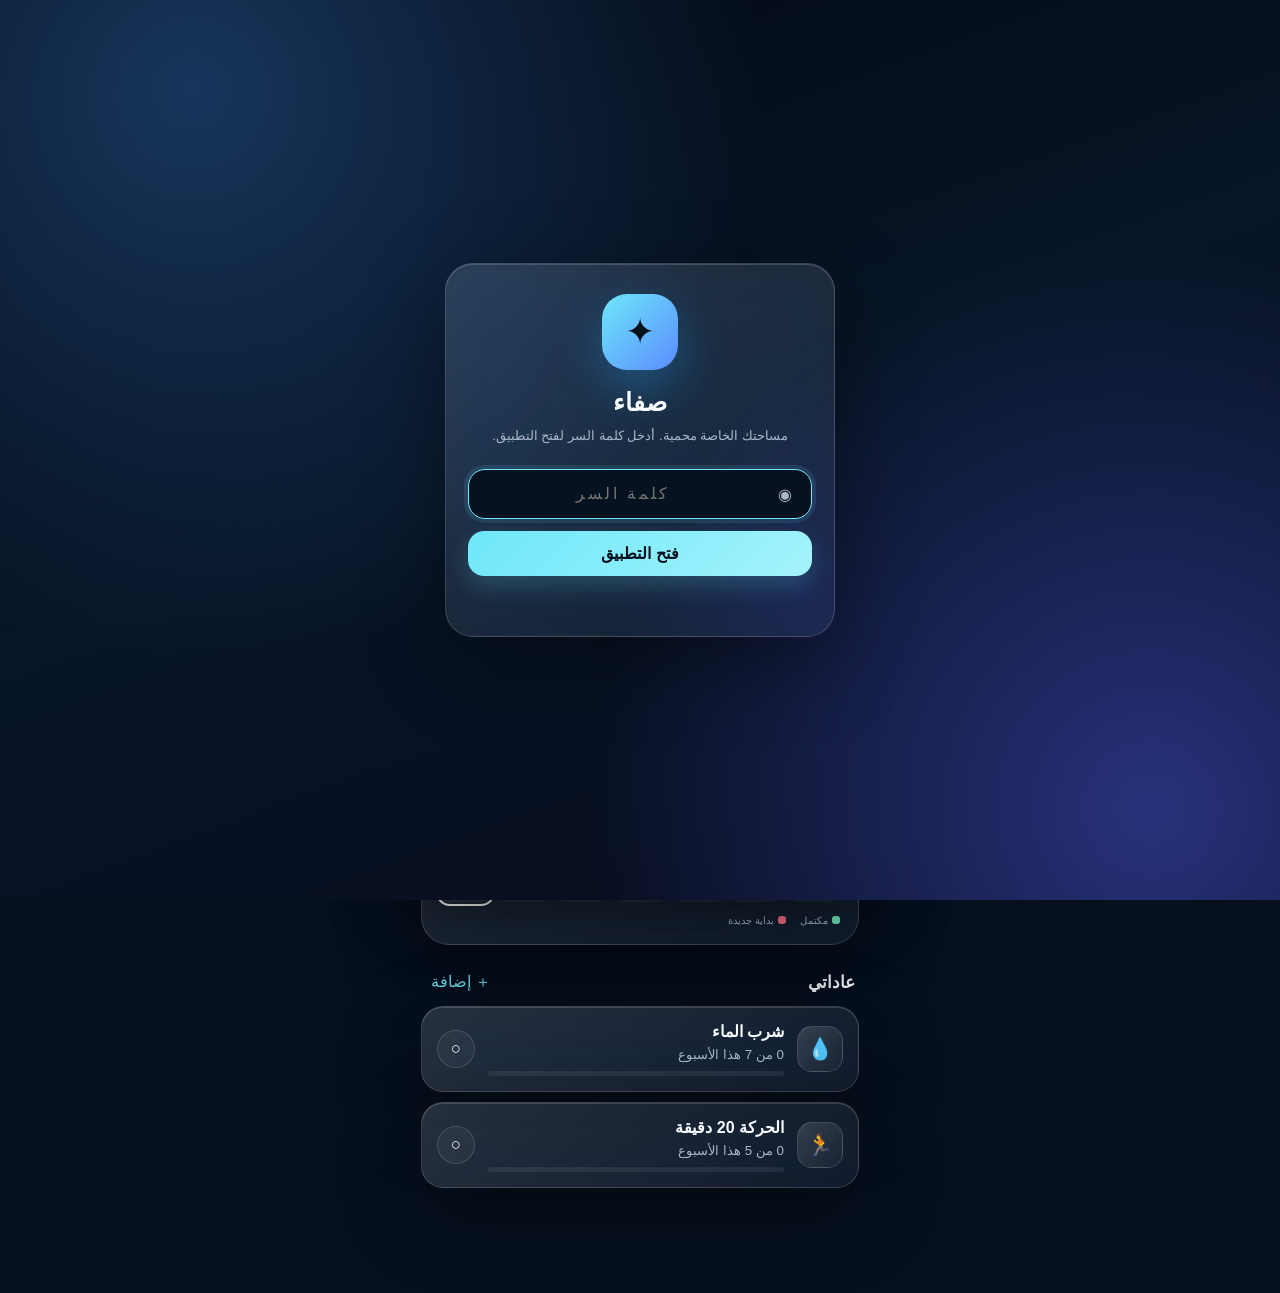
==== commit c8480858: "Update index.html" ====
--- a/index.html
+++ b/index.html
@@ -2,10 +2,10 @@
 <html lang="ar" dir="rtl">
 <head>
 <meta charset="utf-8"><meta name="viewport" content="width=device-width,initial-scale=1,viewport-fit=cover">
-<meta name="theme-color" content="#07111f"><title>صفاء — متتبع العادات</title>
+<meta name="theme-color" content="#06101e"><meta name="color-scheme" content="dark"><meta name="apple-mobile-web-app-capable" content="yes"><meta name="apple-mobile-web-app-status-bar-style" content="black-translucent"><meta name="mobile-web-app-capable" content="yes"><title>صفاء — متتبع العادات</title>
 <style>
 :root{--bg:#06101e;--panel:rgba(255,255,255,.09);--line:rgba(255,255,255,.15);--text:#f7fbff;--muted:#a9b7c9;--cyan:#6ee7f9;--blue:#5b8cff;--green:#6ee7b7;--red:#fb7185;--gold:#f9d56e;--shadow:0 24px 80px rgba(0,0,0,.38)}
-*{box-sizing:border-box;-webkit-tap-highlight-color:transparent}html{scroll-behavior:smooth}body{margin:0;min-height:100vh;color:var(--text);font-family:-apple-system,BlinkMacSystemFont,"SF Pro Display","Segoe UI",Tahoma,sans-serif;background:radial-gradient(circle at 10% 0%,#17365c 0,transparent 38%),radial-gradient(circle at 90% 15%,#28327b 0,transparent 35%),linear-gradient(160deg,#030712,#071526 48%,#080b1d);overflow-x:hidden}
+*{box-sizing:border-box;-webkit-tap-highlight-color:transparent}html{min-height:100%;scroll-behavior:smooth;background:#06101e;color-scheme:dark}body{margin:0;min-height:100vh;min-height:100dvh;color:var(--text);font-family:-apple-system,BlinkMacSystemFont,"SF Pro Display","Segoe UI",Tahoma,sans-serif;background-color:#06101e;background-image:radial-gradient(circle at 10% 0%,#17365c 0,transparent 38%),radial-gradient(circle at 90% 15%,#28327b 0,transparent 35%),linear-gradient(160deg,#030712,#071526 48%,#080b1d);background-attachment:fixed;overflow-x:hidden}
 body:before,body:after{content:"";position:fixed;border-radius:50%;filter:blur(2px);opacity:.55;z-index:-1;animation:float 10s ease-in-out infinite alternate}body:before{width:230px;height:230px;background:#0ea5e9;top:16%;right:-120px}body:after{width:280px;height:280px;background:#4338ca;bottom:5%;left:-150px;animation-delay:-4s}@keyframes float{to{transform:translate3d(20px,-35px,0) scale(1.12)}}
 button,input,select{font:inherit}.app{width:min(100%,470px);margin:auto;min-height:100vh;padding:calc(18px + env(safe-area-inset-top)) 16px calc(105px + env(safe-area-inset-bottom))}.glass{background:linear-gradient(145deg,rgba(255,255,255,.14),rgba(255,255,255,.055));border:1px solid var(--line);box-shadow:var(--shadow),inset 0 1px rgba(255,255,255,.15);backdrop-filter:blur(24px) saturate(145%);-webkit-backdrop-filter:blur(24px) saturate(145%);border-radius:28px}
 header{display:flex;align-items:center;justify-content:space-between;margin:4px 4px 22px}.brand{display:flex;gap:11px;align-items:center}.logo{width:43px;height:43px;display:grid;place-items:center;border-radius:15px;background:linear-gradient(135deg,var(--cyan),var(--blue));box-shadow:0 10px 30px #249ceb55;color:#04101c;font-size:22px}.brand h1{font-size:20px;margin:0}.brand small{color:var(--muted)}.icon-btn{border:0;color:#fff;background:var(--panel);border:1px solid var(--line);width:43px;height:43px;border-radius:50%;cursor:pointer}
@@ -15,7 +15,7 @@
 .nav{position:fixed;z-index:20;bottom:calc(12px + env(safe-area-inset-bottom));left:50%;transform:translateX(-50%);width:min(calc(100% - 28px),440px);padding:9px;display:grid;grid-template-columns:repeat(3,1fr);border-radius:24px}.nav button{border:0;background:transparent;color:var(--muted);padding:8px;border-radius:16px;cursor:pointer;font-size:11px}.nav button span{font-size:20px;display:block;margin-bottom:2px}.nav button.active{color:#fff;background:#ffffff12}.screen{display:none}.screen.active{display:block;animation:show .35s ease}@keyframes show{from{opacity:0;transform:translateY(8px)}}
 .modal{position:fixed;inset:0;z-index:50;background:#020713aa;display:none;align-items:flex-end;justify-content:center;padding:15px}.modal.open{display:flex}.sheet{width:min(100%,470px);padding:22px;border-radius:30px;animation:up .3s ease}@keyframes up{from{transform:translateY(40px);opacity:0}}.sheet h3{margin:0 0 6px}.sheet p{color:var(--muted);font-size:13px;line-height:1.7}.field{margin:14px 0}.field label{display:block;font-size:12px;color:var(--muted);margin:0 3px 7px}.field input,.field select{width:100%;border-radius:15px;border:1px solid var(--line);background:#071221;color:#fff;padding:13px;outline:none}.row{display:flex;gap:9px}.row>*{flex:1}.danger{color:#fecdd3;background:#fb718522;border:1px solid #fb718555}.full{width:100%}.toast{position:fixed;z-index:90;top:calc(16px + env(safe-area-inset-top));left:50%;transform:translate(-50%,-120px);padding:12px 18px;border-radius:16px;background:#e9fbff;color:#06101e;font-weight:700;box-shadow:var(--shadow);transition:.35s}.toast.show{transform:translate(-50%,0)}
 .settings-card{padding:8px 18px}.setting{padding:15px 0;display:flex;align-items:center;justify-content:space-between;border-bottom:1px solid var(--line)}.setting:last-child{border:0}.setting small{display:block;color:var(--muted);margin-top:4px}.about{padding:20px;line-height:1.8;color:#dbe8f5;font-size:13px}.empty{text-align:center;padding:26px;color:var(--muted)}.confetti{position:fixed;z-index:100;width:8px;height:14px;top:-20px;animation:fall 1.8s linear forwards}@keyframes fall{to{transform:translate(var(--x),105vh) rotate(700deg)}}
-.header-actions{display:flex;gap:8px}.lock-screen{position:fixed;inset:0;z-index:300;display:grid;place-items:center;padding:22px;background:radial-gradient(circle at 15% 10%,#17365c 0,transparent 42%),radial-gradient(circle at 90% 90%,#28327b 0,transparent 40%),linear-gradient(160deg,#030712,#071526 48%,#080b1d)}.lock-screen.hidden{display:none}.lock-card{width:min(100%,390px);padding:30px 22px;text-align:center}.lock-logo{width:76px;height:76px;margin:0 auto 18px;display:grid;place-items:center;border-radius:25px;background:linear-gradient(135deg,var(--cyan),var(--blue));box-shadow:0 18px 45px #249ceb55;color:#04101c;font-size:36px}.lock-card h2{margin:0 0 8px;font-size:25px}.lock-card p{margin:0 auto 22px;color:var(--muted);font-size:13px;line-height:1.7}.password-wrap{position:relative;margin-bottom:12px}.password-wrap input{width:100%;padding:15px 50px 15px 16px;text-align:center;letter-spacing:3px;border-radius:17px;border:1px solid var(--line);background:#071221;color:#fff;outline:none}.password-wrap input:focus{border-color:var(--cyan);box-shadow:0 0 0 4px #6ee7f91b}.show-password{position:absolute;right:8px;top:50%;transform:translateY(-50%);border:0;background:transparent;color:var(--muted);width:38px;height:38px;cursor:pointer}.lock-error{min-height:20px;color:#fecdd3;font-size:12px;margin-top:10px}.shake{animation:shake .35s ease}@keyframes shake{25%{transform:translateX(-8px)}50%{transform:translateX(8px)}75%{transform:translateX(-4px)}}
+.header-actions{display:flex;gap:8px}.lock-screen{position:fixed;inset:0;z-index:300;display:grid;place-items:center;min-height:100vh;min-height:100dvh;padding:calc(22px + env(safe-area-inset-top)) 22px calc(22px + env(safe-area-inset-bottom));background-color:#06101e;background-image:radial-gradient(circle at 15% 10%,#17365c 0,transparent 42%),radial-gradient(circle at 90% 90%,#28327b 0,transparent 40%),linear-gradient(160deg,#030712,#071526 48%,#080b1d)}.lock-screen.hidden{display:none}.lock-card{width:min(100%,390px);padding:30px 22px;text-align:center}.lock-logo{width:76px;height:76px;margin:0 auto 18px;display:grid;place-items:center;border-radius:25px;background:linear-gradient(135deg,var(--cyan),var(--blue));box-shadow:0 18px 45px #249ceb55;color:#04101c;font-size:36px}.lock-card h2{margin:0 0 8px;font-size:25px}.lock-card p{margin:0 auto 22px;color:var(--muted);font-size:13px;line-height:1.7}.password-wrap{position:relative;margin-bottom:12px}.password-wrap input{width:100%;padding:15px 50px 15px 16px;text-align:center;letter-spacing:3px;border-radius:17px;border:1px solid var(--line);background:#071221;color:#fff;outline:none}.password-wrap input:focus{border-color:var(--cyan);box-shadow:0 0 0 4px #6ee7f91b}.show-password{position:absolute;right:8px;top:50%;transform:translateY(-50%);border:0;background:transparent;color:var(--muted);width:38px;height:38px;cursor:pointer}.lock-error{min-height:20px;color:#fecdd3;font-size:12px;margin-top:10px}.shake{animation:shake .35s ease}@keyframes shake{25%{transform:translateX(-8px)}50%{transform:translateX(8px)}75%{transform:translateX(-4px)}}
 @media(min-width:700px){.app{padding-top:32px}.nav{bottom:24px}}@media(prefers-reduced-motion:reduce){*,*:before,*:after{animation:none!important;transition:none!important}}
 </style></head>
 <body>
@@ -54,7 +54,7 @@
 function streak(){return dayDiff(data.startDate,today())+(data.history[today()]==='good'?1:0)}
 function statusFor(date){if(data.history[date])return data.history[date];if(date>=data.startDate&&date<today())return'good';return''}
 function fillPast(end){let d=new Date(data.startDate+'T12:00:00'),z=new Date(end+'T12:00:00');while(d<=z){let k=iso(d);if(!data.history[k])data.history[k]='good';d.setDate(d.getDate()+1)}}
-function render(){let s=streak();data.best=Math.max(data.best||0,s);$('#streak').textContent=s;$('#best').textContent=data.best;$('#streakLabel').textContent=s===1?'يوم واحد من التقدّم':'أيام من التقدّم';let good=new Set(Object.keys(data.history).filter(k=>data.history[k]==='good'));for(let d=new Date(data.startDate+'T12:00:00');d<new Date(today()+'T12:00:00');d.setDate(d.getDate()+1))good.add(iso(d));$('#cleanTotal').textContent=good.size+(data.history[today()]==='good'?1:0);
+function render(){let s=streak();data.best=Math.max(data.best||0,s);$('#streak').textContent=s;$('#best').textContent=data.best;$('#streakLabel').textContent=s===1?'يوم واحد من التقدّم':'أيام من التقدّم';let good=new Set(Object.keys(data.history).filter(k=>data.history[k]==='good'));for(let d=new Date(data.startDate+'T12:00:00');d<new Date(today()+'T12:00:00');d.setDate(d.getDate()+1))good.add(iso(d));$('#cleanTotal').textContent=good.size;
 let now=new Date(),prefix=iso(now).slice(0,7),passed=now.getDate(),monthGood=[...good].filter(k=>k.startsWith(prefix)).length;$('#rate').textContent=Math.round(monthGood/passed*100)+'%';renderMini();renderMonth();renderHabits();localStorage.setItem(KEY,JSON.stringify(data))}
 function renderMini(){let box=$('#miniCalendar');box.innerHTML='';let start=new Date();start.setDate(start.getDate()-34);for(let i=0;i<35;i++){let d=new Date(start);d.setDate(start.getDate()+i);box.appendChild(dayCell(d))}}
 function dayCell(d){let k=iso(d),el=document.createElement('div'),st=statusFor(k);el.className='cell '+(st==='good'?'good':st==='bad'?'bad':'')+(k===today()?' today':'');el.textContent=d.getDate();el.title=k+(st==='good'?' — مكتمل':st==='bad'?' — بداية جديدة':'');return el}
